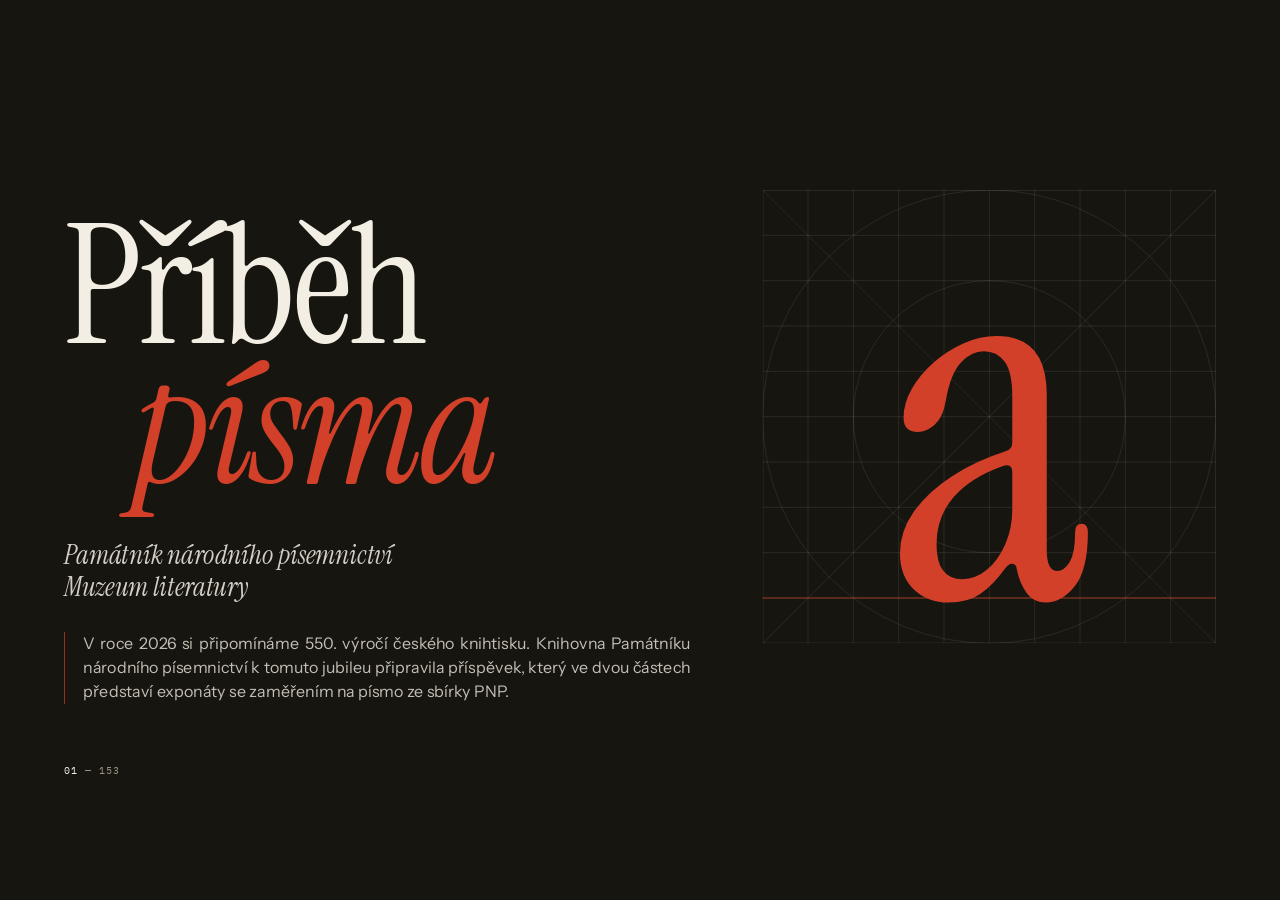
==== index.html @ acbac1a2 "Sync with the latest Canva changes - slide 100: shelf mark added to the 1815 edition caption - slide" ====
<!doctype html>
<html lang="cs">
<head>
<meta charset="UTF-8">
<meta name="viewport" content="width=device-width, initial-scale=1, viewport-fit=cover">
<title>Příběh písma — 550. výročí českého knihtisku</title>
<meta name="description" content="Interaktivní prezentace Knihovny Památníku národního písemnictví o vývoji českého typografického písma.">
<meta name="theme-color" content="#17150f">
<link rel="preload" href="assets/fonts/InstrumentSerif-Regular.woff2" as="font" type="font/woff2" crossorigin>
<link rel="preload" href="assets/fonts/InstrumentSans-Regular.woff2" as="font" type="font/woff2" crossorigin>
<link rel="stylesheet" href="assets/style.css?v=20261103-2">
</head>
<body>

<div id="app" class="app" role="application" aria-roledescription="prezentace" aria-label="Příběh písma">
  <div id="viewport" class="viewport">
    <div id="stage" class="stage"></div>
  </div>

  <div class="ui" id="ui">
    <div class="ui-progress" aria-hidden="true"><span id="progressFill"></span></div>
    <div class="ui-bar">
      <div class="ui-count" aria-live="polite"><span id="countCurrent">01</span><span class="ui-count-sep">/</span><span id="countTotal">153</span></div>
      <div class="ui-actions">
        <button id="prevBtn" class="ui-btn" type="button" aria-label="Předchozí slajd" title="Předchozí (←)">
          <svg viewBox="0 0 24 24" aria-hidden="true"><path d="M15 5l-7 7 7 7"/></svg>
        </button>
        <button id="nextBtn" class="ui-btn ui-btn-primary" type="button" aria-label="Další slajd" title="Další (→)">
          <svg viewBox="0 0 24 24" aria-hidden="true"><path d="M9 5l7 7-7 7"/></svg>
        </button>
        <span class="ui-divider" aria-hidden="true"></span>
        <button id="gridBtn" class="ui-btn" type="button" aria-label="Přehled slajdů" title="Přehled (G)">
          <svg viewBox="0 0 24 24" aria-hidden="true"><rect x="4" y="4" width="6.5" height="6.5" rx="1"/><rect x="13.5" y="4" width="6.5" height="6.5" rx="1"/><rect x="4" y="13.5" width="6.5" height="6.5" rx="1"/><rect x="13.5" y="13.5" width="6.5" height="6.5" rx="1"/></svg>
        </button>
        <button id="fullscreenBtn" class="ui-btn" type="button" aria-label="Celá obrazovka" title="Celá obrazovka (F)">
          <svg class="ico-enter" viewBox="0 0 24 24" aria-hidden="true"><path d="M4 9V4h5M20 9V4h-5M4 15v5h5M20 15v5h-5"/></svg>
          <svg class="ico-exit" viewBox="0 0 24 24" aria-hidden="true"><path d="M9 4v5H4M15 4v5h5M9 20v-5H4M15 20v-5h5"/></svg>
        </button>
      </div>
    </div>
  </div>

  <div class="ui-top">
    <div class="ui-actions">
      <a id="exitLink" class="ui-btn" href="https://www.bookreport.cz/knihoveda/" aria-label="Zavřít prezentaci" title="Zavřít prezentaci">
        <svg viewBox="0 0 24 24" aria-hidden="true"><path d="M6 6l12 12M18 6L6 18"/></svg>
      </a>
    </div>
  </div>

  <div id="overview" class="overview" hidden>
    <div class="overview-head">
      <span class="overview-title">Příběh písma</span>
      <button id="overviewClose" class="ui-btn" type="button" aria-label="Zavřít přehled" title="Zavřít (Esc)">
        <svg viewBox="0 0 24 24" aria-hidden="true"><path d="M6 6l12 12M18 6L6 18"/></svg>
      </button>
    </div>
    <div id="overviewGrid" class="overview-grid"></div>
  </div>

  <div id="lightbox" class="lightbox" hidden>
    <figure class="lightbox-figure">
      <img id="lightboxImg" alt="">
      <figcaption id="lightboxCap" class="cap"></figcaption>
    </figure>
    <button id="lightboxClose" class="ui-btn lightbox-close" type="button" aria-label="Zavřít náhled" title="Zavřít (Esc)">
      <svg viewBox="0 0 24 24" aria-hidden="true"><path d="M6 6l12 12M18 6L6 18"/></svg>
    </button>
  </div>
</div>

<script src="assets/data.js?v=20261103-2"></script>
<script src="assets/app.js?v=20261103-2"></script>
</body>
</html>
---- assets/style.css ----
/* Příběh písma — vizuální systém „Rubrika“
   Papír, inkoust a jediná rumělková červená. Scéna má pevný rozměr
   1920 × 1080 a škáluje se do okna/iframu (viz app.js → fitStage). */

@font-face { font-family: "Instrument Serif"; src: url("fonts/InstrumentSerif-Regular.woff2") format("woff2"); font-weight: 400; font-style: normal; font-display: swap; }
@font-face { font-family: "Instrument Serif"; src: url("fonts/InstrumentSerif-Italic.woff2") format("woff2"); font-weight: 400; font-style: italic; font-display: swap; }
@font-face { font-family: "Instrument Sans"; src: url("fonts/InstrumentSans-Regular.woff2") format("woff2"); font-weight: 400; font-style: normal; font-display: swap; }
@font-face { font-family: "Instrument Sans"; src: url("fonts/InstrumentSans-Italic.woff2") format("woff2"); font-weight: 400; font-style: italic; font-display: swap; }
@font-face { font-family: "Instrument Sans"; src: url("fonts/InstrumentSans-Bold.woff2") format("woff2"); font-weight: 600 700; font-style: normal; font-display: swap; }
@font-face { font-family: "IBM Plex Mono"; src: url("fonts/IBMPlexMono-Regular.woff2") format("woff2"); font-weight: 400; font-style: normal; font-display: swap; }

:root {
  /* paleta */
  --paper:      #F3EEE4;
  --paper-deep: #E8E1D3;
  --ink:        #17150F;
  --ink-soft:   #3B372E;
  --graphite:   #857D6E;
  --rule:       #D6CEBF;
  --red:        #D2402A;
  --red-deep:   #B5321F;
  --night:      #17150F;
  --night-2:    #221F18;
  --on-night:   #F3EEE4;
  --on-night-mute: #9C9383;

  /* písma */
  --serif: "Instrument Serif", "Iowan Old Style", "Palatino Linotype", Georgia, serif;
  --sans:  "Instrument Sans", "Helvetica Neue", Arial, system-ui, sans-serif;
  --mono:  "IBM Plex Mono", ui-monospace, "SF Mono", Menlo, monospace;

  --ease: cubic-bezier(.22, .61, .21, 1);
  --ease-out: cubic-bezier(.16, 1, .3, 1);
}

*, *::before, *::after { box-sizing: border-box; }
html, body { margin: 0; height: 100%; }
body {
  background: var(--night);
  color: var(--ink);
  font-family: var(--sans);
  -webkit-font-smoothing: antialiased;
  -moz-osx-font-smoothing: grayscale;
  text-rendering: optimizeLegibility;
  overflow: hidden;
}
button { font: inherit; color: inherit; }
[hidden] { display: none !important; }

/* ---------- App shell ---------- */

.app {
  position: fixed; inset: 0;
  background: var(--letterbox, var(--night));
  transition: background-color .6s var(--ease);
  outline: none;
}
.viewport { position: absolute; inset: 0; overflow: hidden; }
.stage {
  position: absolute; left: 0; top: 0;
  width: 1920px; height: 1080px;
  transform-origin: 0 0; /* translate + scale set by app.js → fitStage */
}

/* ---------- Slide base ---------- */

.slide {
  position: absolute; inset: 0;
  overflow: hidden;
  background: var(--paper);
  color: var(--ink);
  opacity: 0; visibility: hidden;
  transition: opacity .7s var(--ease), visibility 0s linear .7s;
}
.slide.is-active {
  opacity: 1; visibility: visible;
  transition: opacity .7s var(--ease), visibility 0s;
  z-index: 2;
}
.slide.theme-night { background: var(--night); color: var(--on-night); }
.slide.theme-red   { background: var(--red);   color: var(--paper); }

/* entrance choreography — everything tagged .rv rises in */
.slide .rv {
  opacity: 0;
  transform: translate3d(0, 28px, 0);
  transition: opacity .9s var(--ease-out), transform 1.1s var(--ease-out);
  transition-delay: calc(var(--d, 0) * 90ms + 120ms);
}
.slide.is-back .rv { transform: translate3d(0, -28px, 0); }
.slide.is-active .rv { opacity: 1; transform: none; }
.slide .rv-img {
  opacity: 0;
  transform: scale(1.035);
  transition: opacity 1s var(--ease-out), transform 1.6s var(--ease-out);
  transition-delay: calc(var(--d, 0) * 110ms + 200ms);
}
.slide.is-active .rv-img { opacity: 1; transform: none; }

@media (prefers-reduced-motion: reduce) {
  .slide, .slide .rv, .slide .rv-img { transition-duration: .01ms !important; transition-delay: 0s !important; transform: none !important; }
}

/* running head + folio */
.runhead {
  position: absolute; top: 52px; left: 96px; right: 96px;
  display: flex; justify-content: space-between; align-items: baseline;
  font-family: var(--mono); font-size: 15px; letter-spacing: .14em; text-transform: uppercase;
  color: var(--graphite);
}
.runhead .dot { display: inline-block; width: 7px; height: 7px; border-radius: 50%; background: var(--red); margin-right: 14px; transform: translateY(-2px); }
.folio {
  position: absolute; left: 96px; bottom: 50px;
  font-family: var(--mono); font-size: 15px; letter-spacing: .1em;
  color: var(--graphite);
}
.folio b { font-weight: 400; color: var(--ink); }
.theme-night .runhead, .theme-night .folio { color: var(--on-night-mute); }
.theme-night .folio b { color: var(--on-night); }
.theme-red .runhead, .theme-red .folio, .theme-red .folio b { color: rgba(243, 238, 228, .78); }
.theme-red .runhead .dot { background: var(--paper); }

/* ---------- Typography ---------- */

.eyebrow {
  display: flex; align-items: center; gap: 14px;
  font-family: var(--mono); font-size: 16px; letter-spacing: .14em; text-transform: uppercase;
  color: var(--red);
  margin: 0 0 28px;
}
.eyebrow::before { content: ""; width: 36px; height: 1px; background: currentColor; }

.title {
  font-family: var(--serif); font-weight: 400;
  font-size: var(--title-size, 88px);
  line-height: .98; letter-spacing: -.012em;
  margin: 0;
  text-wrap: balance;
}
.title .dates {
  display: block;
  font-family: var(--mono); font-size: 18px; letter-spacing: .14em;
  color: var(--red);
  margin-top: 22px;
}
.title .hang { font-style: italic; }

.body {
  font-size: var(--body-size, 26px);
  line-height: 1.5;
  color: var(--ink-soft);
  hyphens: none; -webkit-hyphens: none;
  text-wrap: pretty;
}
.body p { margin: 0 0 .9em; text-align: justify; }
.body p:last-child { margin-bottom: 0; }
.theme-night .body { color: rgba(243, 238, 228, .82); }

.dropcap::first-letter {
  float: left;
  font-family: var(--serif); font-weight: 400;
  color: var(--red);
  font-size: 3.9em; line-height: .78;
  margin: .08em .08em 0 -.03em;
}
.lead {
  font-family: var(--serif); font-style: italic;
  font-size: 1.75em; line-height: 1.16;
  color: var(--ink);
  margin-bottom: .75em !important;
  text-wrap: balance;
}

/* ---------- Captions ---------- */

.cap {
  font-family: var(--sans);
  font-size: 17px; line-height: 1.42;
  color: var(--graphite);
  hyphens: none; -webkit-hyphens: none;
}
.cap span { display: block; }
.cap .cap-title { color: var(--ink); font-weight: 600; }
.cap .cap-id { font-family: var(--mono); font-size: 14px; letter-spacing: .06em; color: var(--red); margin-top: 6px; }
.cap .cap-gap { height: .7em; }
.theme-night .cap { color: var(--on-night-mute); }
.theme-night .cap .cap-title { color: var(--on-night); }

/* ---------- Figures (absolutely positioned by app.js) ---------- */

.media { position: absolute; }
.fig { position: absolute; margin: 0; }
.fig-img {
  display: block; width: 100%; height: 100%;
  padding: 0; border: 0; background: var(--paper-deep);
  cursor: zoom-in;
  box-shadow: 0 1px 1px rgba(23, 21, 15, .06), 0 22px 44px -22px rgba(52, 40, 18, .42);
  transition: box-shadow .4s var(--ease), transform .4s var(--ease);
}
.fig-img:hover { box-shadow: 0 1px 1px rgba(23, 21, 15, .06), 0 32px 60px -24px rgba(52, 40, 18, .55); }
.fig-img:focus-visible { outline: 2px solid var(--red); outline-offset: 6px; }
.fig-img img { display: block; width: 100%; height: 100%; object-fit: cover; }
.fig .cap { position: absolute; left: 0; right: 0; }
.fig-num {
  position: absolute; top: -30px; left: 0;
  font-family: var(--mono); font-size: 13px; letter-spacing: .1em; color: var(--graphite);
}
.group-cap {
  position: absolute;
  column-gap: 56px;
  border-top: 1px solid var(--rule);
  padding-top: 20px;
}
.group-cap .cap-title { break-after: avoid; }

/* ---------- Layout: text / figure ---------- */

.col-text { position: absolute; top: 150px; }
.col-text.center-v { display: flex; flex-direction: column; justify-content: center; }

.rule-v {
  position: absolute; top: 150px; bottom: 120px; width: 1px; background: var(--rule);
}

/* ---------- Cover ---------- */

.cover-art { position: absolute; top: 0; right: 0; bottom: 0; width: 900px; overflow: hidden; background: var(--night-2); }
.cover-art img { width: 100%; height: 100%; object-fit: cover; object-position: 38% 50%; display: block; filter: saturate(.92) contrast(1.02); }
.cover-art::after { content: ""; position: absolute; inset: 0; background: linear-gradient(90deg, var(--night) 0%, rgba(23,21,15,0) 22%), linear-gradient(0deg, rgba(23,21,15,.82) 0%, rgba(23,21,15,0) 30%); }
.cover-art .cap { position: absolute; right: 64px; bottom: 50px; text-align: right; z-index: 1; }
.cover-text { position: absolute; left: 96px; top: 150px; bottom: 120px; width: 940px; display: flex; flex-direction: column; justify-content: center; }
.cover-title { font-family: var(--serif); font-weight: 400; font-size: 250px; line-height: .84; letter-spacing: -.02em; margin: 0; }
.cover-title em { display: block; font-style: italic; color: var(--red); padding-left: .42em; }
.cover-quote {
  margin: 64px 0 0; padding-left: 28px; border-left: 1px solid var(--red);
  font-family: var(--serif); font-style: italic; font-size: 34px; line-height: 1.28;
  color: rgba(243, 238, 228, .86);
}
.cover-quote span { display: block; }
.cover-text.is-wide { width: 1000px; }
.cover-text.is-wide .eyebrow { line-height: 1.7; }
.cover-org { margin-top: 64px; font-family: var(--serif); font-style: italic; font-size: 40px; line-height: 1.2; color: rgba(243, 238, 228, .86); }
.cover-org span { display: block; }
.cover-intro { margin: 44px 0 0; text-align: justify; max-width: 940px; padding-left: 28px; border-left: 1px solid var(--red); font-size: 24px; line-height: 1.5; color: rgba(243, 238, 228, .78); text-wrap: pretty; }
.quote-text .cover-quote { margin-top: 52px; font-size: 46px; }

/* ---------- Agenda ---------- */

.agenda-item { display: grid; grid-template-columns: 190px 1fr; column-gap: 40px; align-items: start; padding: 48px 0; border-top: 1px solid var(--rule); }
.agenda-item:first-child { border-top: 0; padding-top: 0; }
.agenda-item:last-child { padding-bottom: 0; }
.agenda-num { font-family: var(--serif); font-size: 160px; line-height: .8; letter-spacing: -.02em; color: var(--red); }
.agenda-label { font-family: var(--mono); font-size: 16px; letter-spacing: .14em; text-transform: uppercase; color: var(--graphite); margin-bottom: 18px; }
.agenda-item p { margin: 0; font-family: var(--serif); font-size: 46px; line-height: 1.15; color: var(--ink); text-wrap: pretty; }
.cover-quote cite { display: block; margin-top: 22px; font-family: var(--mono); font-style: normal; font-size: 15px; letter-spacing: .14em; text-transform: uppercase; color: var(--on-night-mute); }

/* ---------- Section divider ---------- */

.section-num {
  position: absolute; right: 150px; top: 50%; margin-top: -392px; height: 784px;
  font-family: var(--serif); font-size: 980px; line-height: .8;
  color: rgba(243, 238, 228, .16);
  pointer-events: none;
}
.section-text { position: absolute; left: 96px; top: 150px; bottom: 120px; width: 1200px; display: flex; flex-direction: column; justify-content: center; }
.section-text .eyebrow { color: var(--paper); }
.section-title { font-family: var(--serif); font-weight: 400; font-size: 200px; line-height: .9; letter-spacing: -.02em; margin: 0; }
.section-sub { font-family: var(--serif); font-style: italic; font-size: 64px; line-height: 1.1; margin: 28px 0 0; color: rgba(243, 238, 228, .9); }

/* ---------- Table / chronology ---------- */

.chrono { position: absolute; left: 96px; right: 96px; top: 318px; bottom: 112px; display: flex; flex-direction: column; }
.chrono-head, .chrono-row {
  display: grid;
  grid-template-columns: 150px 270px 1fr 330px 470px;
  column-gap: 32px; align-items: baseline;
}
.chrono-head {
  font-family: var(--mono); font-size: 13.5px; letter-spacing: .12em; text-transform: uppercase; color: var(--graphite);
  padding-bottom: 14px; border-bottom: 1px solid var(--ink);
}
.chrono-body { flex: 1; display: flex; flex-direction: column; }
.chrono-row { flex: 1; border-bottom: 1px solid var(--rule); align-items: center; }
.chrono-year { font-family: var(--serif); font-size: 50px; line-height: 1; letter-spacing: -.01em; display: flex; align-items: center; gap: 16px; }
.chrono-year i { width: 11px; height: 11px; border-radius: 50%; background: var(--red); flex: none; }
.chrono-row.is-unrealised .chrono-year { color: var(--graphite); }
.chrono-row.is-unrealised .chrono-year i { background: transparent; border: 1.5px solid var(--graphite); }
.chrono-author { font-size: 22px; color: var(--ink); }
.chrono-family { font-family: var(--serif); font-style: italic; font-size: 34px; line-height: 1.05; }
.chrono-foundry { font-size: 20px; color: var(--ink-soft); }
.chrono-note { font-size: 19px; line-height: 1.35; color: var(--graphite); }
.chrono-legend { position: absolute; right: 96px; top: 250px; display: flex; gap: 32px; font-family: var(--mono); font-size: 13.5px; letter-spacing: .1em; text-transform: uppercase; color: var(--graphite); }
.chrono-legend span { display: flex; align-items: center; gap: 10px; }
.chrono-legend i { width: 10px; height: 10px; border-radius: 50%; background: var(--red); }
.chrono-legend i.o { background: transparent; border: 1.5px solid var(--graphite); }

/* ---------- Closing ---------- */

.closing-text { position: absolute; left: 96px; top: 150px; bottom: 120px; width: 960px; display: flex; flex-direction: column; justify-content: center; }
.closing-thanks { font-family: var(--serif); font-style: italic; font-weight: 400; font-size: 230px; line-height: .86; letter-spacing: -.02em; margin: 0 0 72px; }
.closing-names { font-family: var(--serif); font-size: 58px; line-height: 1.12; margin: 0; }
.closing-names span { display: block; }
.closing-meta { margin-top: 44px; padding-top: 28px; border-top: 1px solid rgba(243, 238, 228, .2); font-size: 22px; line-height: 1.55; color: var(--on-night-mute); max-width: 620px; }
.closing-meta p { margin: 0; }
.closing-logo { position: absolute; right: 96px; bottom: 44px; height: 64px; filter: invert(1); opacity: .9; }
.glyph { position: absolute; right: 96px; top: 150px; width: 680px; height: 680px; }
.glyph .grid line, .glyph .grid rect, .glyph .grid circle { stroke: rgba(243, 238, 228, .14); stroke-width: 1; fill: none; }
.glyph text { font-family: var(--serif); fill: var(--red); }
.glyph .base { stroke: var(--red); stroke-width: 1; }

/* ---------- UI chrome (real pixels, outside the scaled stage) ---------- */

.ui { position: absolute; left: 0; right: 0; bottom: 0; z-index: 20; pointer-events: none; transition: opacity .45s var(--ease); }
.app.is-idle .ui { opacity: 0; }
.ui-top {
  position: absolute; top: clamp(10px, 2vw, 24px); right: clamp(10px, 2.2vw, 28px); z-index: 20;
  pointer-events: none; transition: opacity .45s var(--ease);
}
.app.is-idle .ui-top { opacity: 0; }
a.ui-btn { text-decoration: none; }
.ui-progress { position: absolute; left: 0; right: 0; bottom: 0; height: 3px; background: rgba(133, 125, 110, .18); }
.ui-progress span { display: block; height: 100%; width: 0; background: var(--red); transition: width .7s var(--ease); }
.ui-bar {
  display: flex; align-items: center; justify-content: flex-end; gap: 16px;
  padding: 0 clamp(10px, 2.2vw, 28px) clamp(12px, 2.4vw, 26px);
}
.ui-count {
  display: none; /* číslo slajdu nese pagina přímo ve scéně */
  pointer-events: auto;
  font-family: var(--mono); font-size: 13px; letter-spacing: .08em;
  padding: 9px 14px; border-radius: 999px;
  background: rgba(23, 21, 15, .72); color: var(--on-night);
  -webkit-backdrop-filter: blur(10px); backdrop-filter: blur(10px);
}
.ui-count-sep { margin: 0 6px; color: var(--on-night-mute); }
.ui-actions {
  pointer-events: auto;
  display: flex; align-items: center; gap: 4px; padding: 4px;
  border-radius: 999px;
  background: rgba(23, 21, 15, .72);
  -webkit-backdrop-filter: blur(10px); backdrop-filter: blur(10px);
  box-shadow: 0 10px 30px -12px rgba(0, 0, 0, .5);
}
.ui-divider { width: 1px; height: 20px; background: rgba(243, 238, 228, .18); margin: 0 4px; }
.ui-btn {
  width: 40px; height: 40px; border-radius: 50%;
  display: inline-grid; place-items: center;
  border: 0; background: transparent; color: var(--on-night);
  cursor: pointer;
  transition: background-color .2s var(--ease), color .2s var(--ease), opacity .2s;
}
.ui-btn svg { width: 20px; height: 20px; fill: none; stroke: currentColor; stroke-width: 1.6; stroke-linecap: round; stroke-linejoin: round; }
.ui-btn:hover { background: rgba(243, 238, 228, .12); }
.ui-btn:focus-visible { outline: 2px solid var(--red); outline-offset: 2px; }
.ui-btn:disabled { opacity: .3; cursor: default; background: transparent; }
.ui-btn-primary { background: var(--red); }
.ui-btn-primary:hover { background: var(--red-deep); }
.ui-btn-primary:disabled { background: var(--red); }
.ico-exit { display: none; }
.app.is-fullscreen .ico-enter { display: none; }
.app.is-fullscreen .ico-exit { display: block; }
@media (max-width: 960px), (max-height: 540px) {
  .ui-btn { width: 32px; height: 32px; }
  .ui-btn svg { width: 16px; height: 16px; }
  .ui-divider { height: 16px; }
}

/* ---------- Overview ---------- */

.overview {
  position: absolute; inset: 0; z-index: 30;
  background: var(--night);
  display: flex; flex-direction: column;
  animation: fadeIn .35s var(--ease);
}
.overview-head { display: flex; justify-content: space-between; align-items: center; padding: clamp(12px, 2.4vw, 28px) clamp(16px, 3vw, 40px) 0; }
.overview-title { font-family: var(--serif); font-style: italic; font-size: clamp(22px, 2.6vw, 34px); color: var(--on-night); }
.overview-grid {
  flex: 1; overflow-y: auto;
  display: grid; grid-template-columns: repeat(auto-fill, minmax(min(240px, 44vw), 1fr));
  gap: clamp(12px, 1.8vw, 24px);
  padding: clamp(16px, 2.4vw, 32px) clamp(16px, 3vw, 40px) clamp(24px, 4vw, 48px);
  align-content: start;
}
.thumb {
  position: relative; padding: 0; border: 0; background: none; cursor: pointer; text-align: left;
  color: var(--on-night-mute);
}
.thumb-frame { position: relative; aspect-ratio: 16 / 9; overflow: hidden; border-radius: 4px; outline: 1px solid rgba(243, 238, 228, .1); transition: outline-color .2s, transform .3s var(--ease); }
.thumb:hover .thumb-frame { outline-color: rgba(243, 238, 228, .5); transform: translateY(-2px); }
.thumb.is-current .thumb-frame { outline: 2px solid var(--red); }
.thumb:focus-visible .thumb-frame { outline: 2px solid var(--red); }
.thumb-inner { position: absolute; left: 0; top: 0; width: 1920px; height: 1080px; transform-origin: 0 0; pointer-events: none; }
.thumb-inner .slide { opacity: 1; visibility: visible; transition: none; }
.thumb-inner .rv, .thumb-inner .rv-img { opacity: 1; transform: none; transition: none; }
.thumb-label { display: flex; gap: 10px; margin-top: 10px; font-size: 13px; line-height: 1.3; }
.thumb-label b { font-family: var(--mono); font-weight: 400; color: var(--red); }

/* ---------- Lightbox ---------- */

.lightbox {
  position: absolute; inset: 0; z-index: 40;
  background: rgba(17, 15, 11, .94);
  display: grid; place-items: center;
  padding: clamp(16px, 4vw, 64px);
  animation: fadeIn .3s var(--ease);
  cursor: zoom-out;
}
.lightbox-figure { margin: 0; display: flex; align-items: flex-end; gap: clamp(16px, 2.5vw, 40px); max-width: 100%; max-height: 100%; }
.lightbox-figure img {
  /* skeny jsou malé — záměrně je roztáhneme na dostupnou výšku */
  height: calc(100vh - 2 * clamp(16px, 4vw, 64px)); width: auto;
  max-width: calc(100vw - 2 * clamp(16px, 4vw, 64px) - clamp(160px, 22vw, 300px));
  object-fit: contain; background: var(--paper-deep);
  box-shadow: 0 30px 80px -30px rgba(0, 0, 0, .8); animation: zoomIn .4s var(--ease-out);
}
.lightbox .cap { flex: none; width: clamp(140px, 20vw, 280px); font-size: clamp(12px, 1.3vw, 16px); color: var(--on-night-mute); }
.lightbox .cap .cap-id { font-size: .85em; }
.lightbox .cap .cap-title { color: var(--on-night); }
.lightbox-close { position: absolute; top: clamp(10px, 2vw, 24px); right: clamp(10px, 2vw, 24px); background: rgba(243, 238, 228, .08); }
@media (max-aspect-ratio: 4/3) {
  .lightbox-figure { flex-direction: column; align-items: flex-start; }
  .lightbox-figure img { height: auto; width: 100%; max-width: 100%; max-height: 72vh; }
  .lightbox .cap { width: auto; }
}

@keyframes fadeIn { from { opacity: 0; } }
@keyframes zoomIn { from { opacity: 0; transform: scale(.96); } }

.cap-side { padding-left: 22px; border-left: 1px solid var(--red); }

/* ---------- Černá varianta ----------
   Všechny slajdy kromě titulního: černé pozadí, bílé písmo.
   Tokeny se předefinují na úrovni slajdu, takže je převezmou všechna
   pravidla výše (text, popisky, linky, tabulka). */

:root { --black: #000000; }

.slide:not([data-kind="cover"]) {
  --ink:        #FFFFFF;
  --ink-soft:   rgba(255, 255, 255, .86);
  --graphite:   #A3A3A3;
  --rule:       rgba(255, 255, 255, .18);
  --paper-deep: #141414;
  --red:        #E4513A;   /* o stupeň světlejší kvůli kontrastu na černé */
  --on-night:   #FFFFFF;
  --on-night-mute: #A3A3A3;
  background: var(--black);
  color: var(--ink);
}
.slide:not([data-kind="cover"]) .body { color: var(--ink-soft); }
.slide:not([data-kind="cover"]) .fig-img,
.slide:not([data-kind="cover"]) .fig-img:hover { box-shadow: 0 0 0 1px rgba(255, 255, 255, .08); }
.slide:not([data-kind="cover"]) .closing-meta { border-top-color: var(--rule); }

/* předěl kapitoly: místo červené plochy černá, červená zůstává jako akcent */
.slide.theme-red { background: var(--black); color: var(--ink); }
.theme-red .runhead, .theme-red .folio { color: var(--graphite); }
.theme-red .folio b { color: var(--ink); }
.theme-red .runhead .dot { background: var(--red); }
.theme-red .section-text .eyebrow { color: var(--red); }
.theme-red .section-num { color: var(--red); opacity: .9; }
.theme-red .section-sub { color: var(--graphite); }
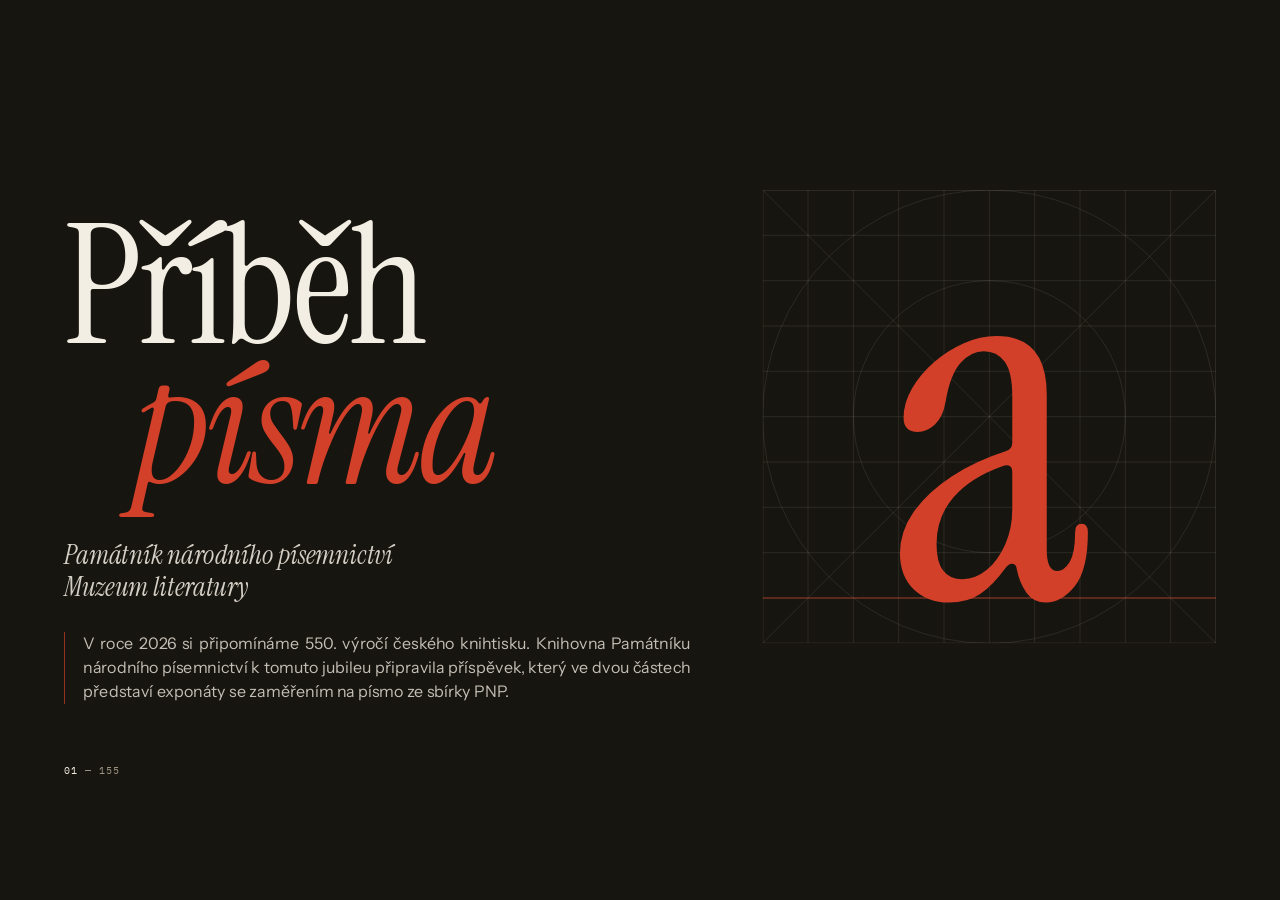
==== commit 58c657f2: "Full version: split slide 99, regroup broadside ballads 121-126 - 99: Kancionál 1659 image alone; ne" ====
--- a/index.html
+++ b/index.html
@@ -8,7 +8,7 @@
 <meta name="theme-color" content="#17150f">
 <link rel="preload" href="assets/fonts/InstrumentSerif-Regular.woff2" as="font" type="font/woff2" crossorigin>
 <link rel="preload" href="assets/fonts/InstrumentSans-Regular.woff2" as="font" type="font/woff2" crossorigin>
-<link rel="stylesheet" href="assets/style.css?v=20261103-2">
+<link rel="stylesheet" href="assets/style.css?v=20261108-1">
 </head>
 <body>
 
@@ -20,7 +20,7 @@
   <div class="ui" id="ui">
     <div class="ui-progress" aria-hidden="true"><span id="progressFill"></span></div>
     <div class="ui-bar">
-      <div class="ui-count" aria-live="polite"><span id="countCurrent">01</span><span class="ui-count-sep">/</span><span id="countTotal">153</span></div>
+      <div class="ui-count" aria-live="polite"><span id="countCurrent">01</span><span class="ui-count-sep">/</span><span id="countTotal">155</span></div>
       <div class="ui-actions">
         <button id="prevBtn" class="ui-btn" type="button" aria-label="Předchozí slajd" title="Předchozí (←)">
           <svg viewBox="0 0 24 24" aria-hidden="true"><path d="M15 5l-7 7 7 7"/></svg>
@@ -69,7 +69,7 @@
   </div>
 </div>
 
-<script src="assets/data.js?v=20261103-2"></script>
-<script src="assets/app.js?v=20261103-2"></script>
+<script src="assets/data.js?v=20261108-1"></script>
+<script src="assets/app.js?v=20261108-1"></script>
 </body>
 </html>
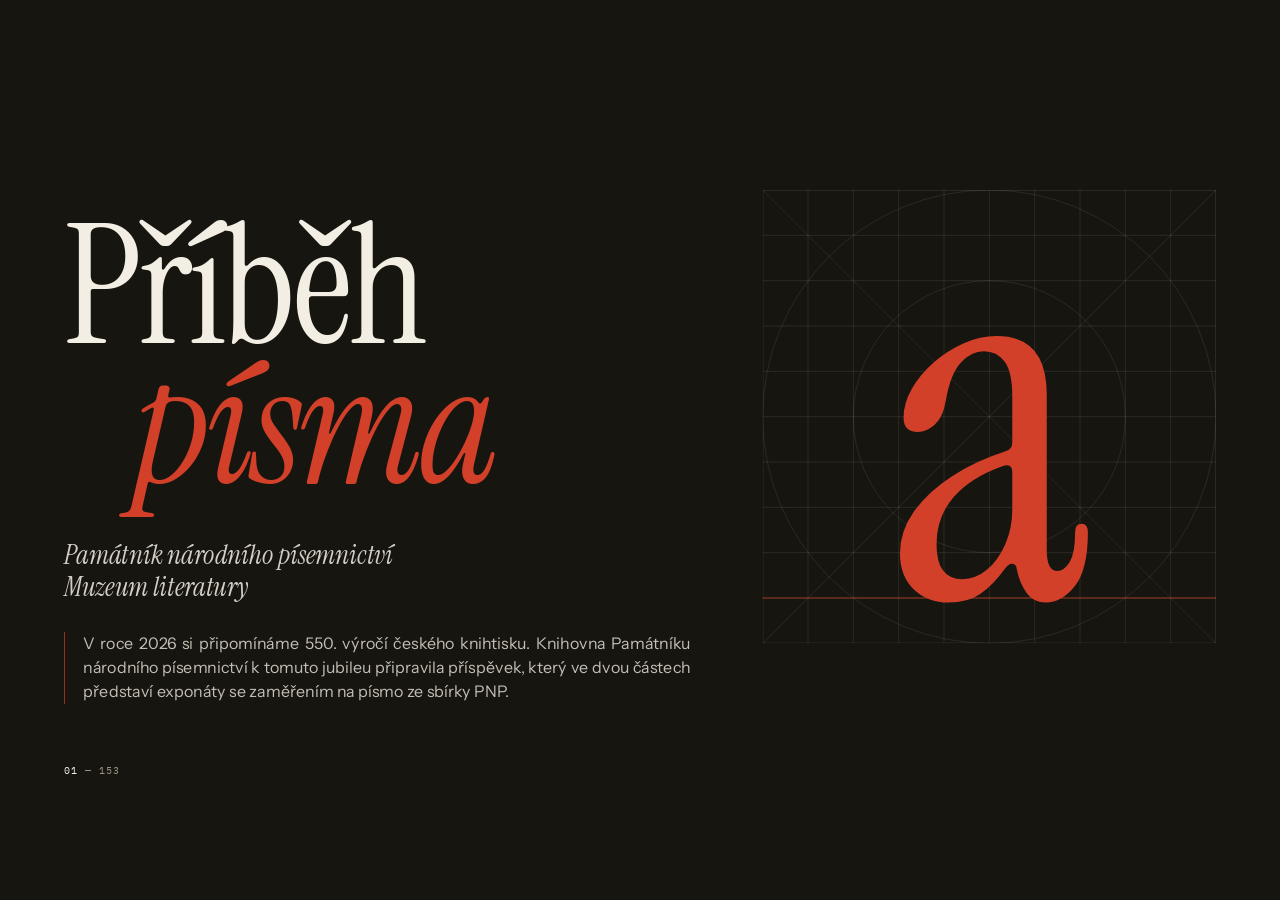
==== commit 2238b224: "Full version: Komm + Diedt and Polná + Klímová each on one slide Both Hais songs (1870 fraktur, 1874" ====
--- a/index.html
+++ b/index.html
@@ -8,7 +8,7 @@
 <meta name="theme-color" content="#17150f">
 <link rel="preload" href="assets/fonts/InstrumentSerif-Regular.woff2" as="font" type="font/woff2" crossorigin>
 <link rel="preload" href="assets/fonts/InstrumentSans-Regular.woff2" as="font" type="font/woff2" crossorigin>
-<link rel="stylesheet" href="assets/style.css?v=20261108-1">
+<link rel="stylesheet" href="assets/style.css?v=20261108-2">
 </head>
 <body>
 
@@ -20,7 +20,7 @@
   <div class="ui" id="ui">
     <div class="ui-progress" aria-hidden="true"><span id="progressFill"></span></div>
     <div class="ui-bar">
-      <div class="ui-count" aria-live="polite"><span id="countCurrent">01</span><span class="ui-count-sep">/</span><span id="countTotal">155</span></div>
+      <div class="ui-count" aria-live="polite"><span id="countCurrent">01</span><span class="ui-count-sep">/</span><span id="countTotal">153</span></div>
       <div class="ui-actions">
         <button id="prevBtn" class="ui-btn" type="button" aria-label="Předchozí slajd" title="Předchozí (←)">
           <svg viewBox="0 0 24 24" aria-hidden="true"><path d="M15 5l-7 7 7 7"/></svg>
@@ -69,7 +69,7 @@
   </div>
 </div>
 
-<script src="assets/data.js?v=20261108-1"></script>
-<script src="assets/app.js?v=20261108-1"></script>
+<script src="assets/data.js?v=20261108-2"></script>
+<script src="assets/app.js?v=20261108-2"></script>
 </body>
 </html>
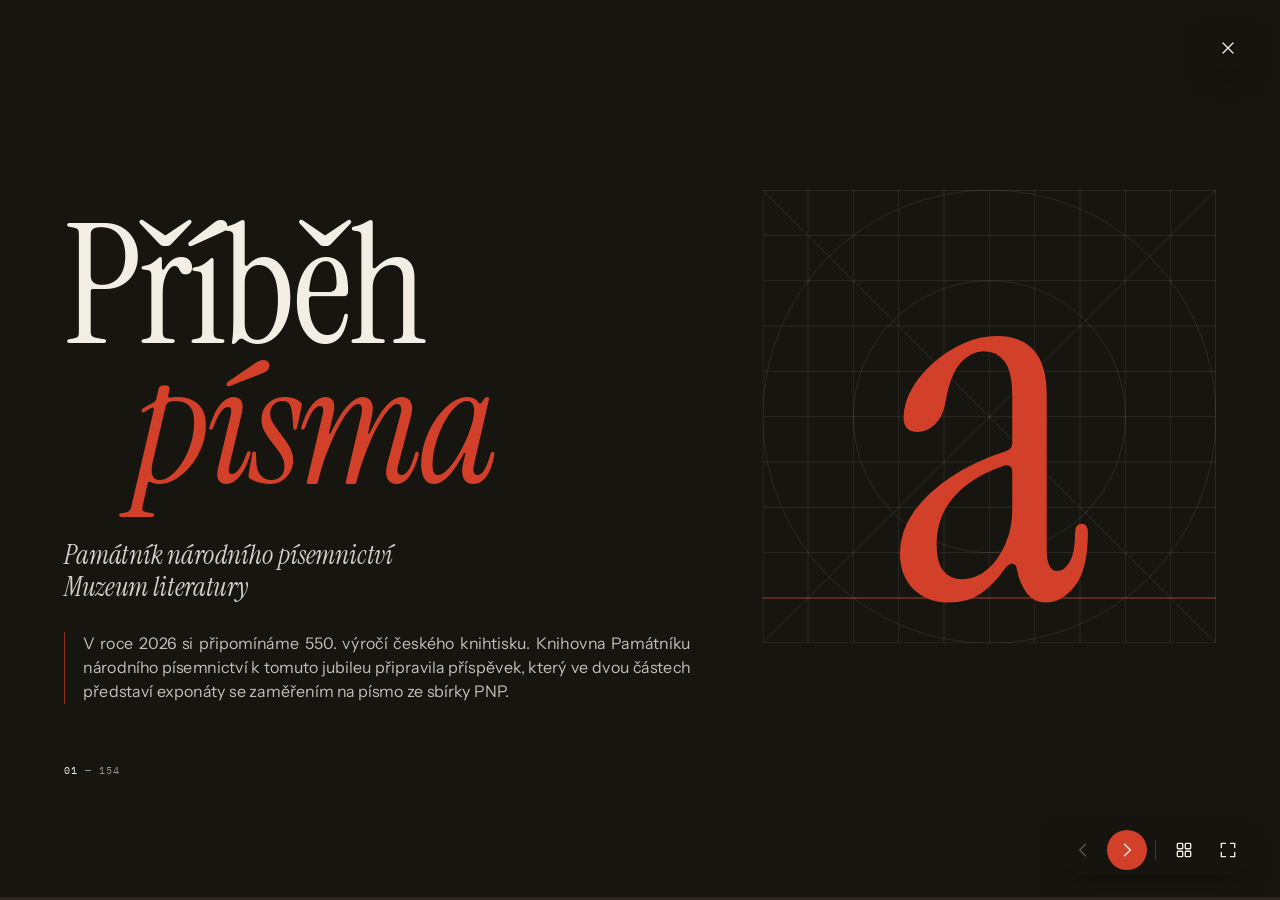
==== commit c4f6d00d: "Full version: Polná and Hrůzová-Klímová back on separate slides Only Komm + Diedt share a slide (123" ====
--- a/index.html
+++ b/index.html
@@ -8,7 +8,7 @@
 <meta name="theme-color" content="#17150f">
 <link rel="preload" href="assets/fonts/InstrumentSerif-Regular.woff2" as="font" type="font/woff2" crossorigin>
 <link rel="preload" href="assets/fonts/InstrumentSans-Regular.woff2" as="font" type="font/woff2" crossorigin>
-<link rel="stylesheet" href="assets/style.css?v=20261108-2">
+<link rel="stylesheet" href="assets/style.css?v=20261108-3">
 </head>
 <body>
 
@@ -20,7 +20,7 @@
   <div class="ui" id="ui">
     <div class="ui-progress" aria-hidden="true"><span id="progressFill"></span></div>
     <div class="ui-bar">
-      <div class="ui-count" aria-live="polite"><span id="countCurrent">01</span><span class="ui-count-sep">/</span><span id="countTotal">153</span></div>
+      <div class="ui-count" aria-live="polite"><span id="countCurrent">01</span><span class="ui-count-sep">/</span><span id="countTotal">154</span></div>
       <div class="ui-actions">
         <button id="prevBtn" class="ui-btn" type="button" aria-label="Předchozí slajd" title="Předchozí (←)">
           <svg viewBox="0 0 24 24" aria-hidden="true"><path d="M15 5l-7 7 7 7"/></svg>
@@ -69,7 +69,7 @@
   </div>
 </div>
 
-<script src="assets/data.js?v=20261108-2"></script>
-<script src="assets/app.js?v=20261108-2"></script>
+<script src="assets/data.js?v=20261108-3"></script>
+<script src="assets/app.js?v=20261108-3"></script>
 </body>
 </html>
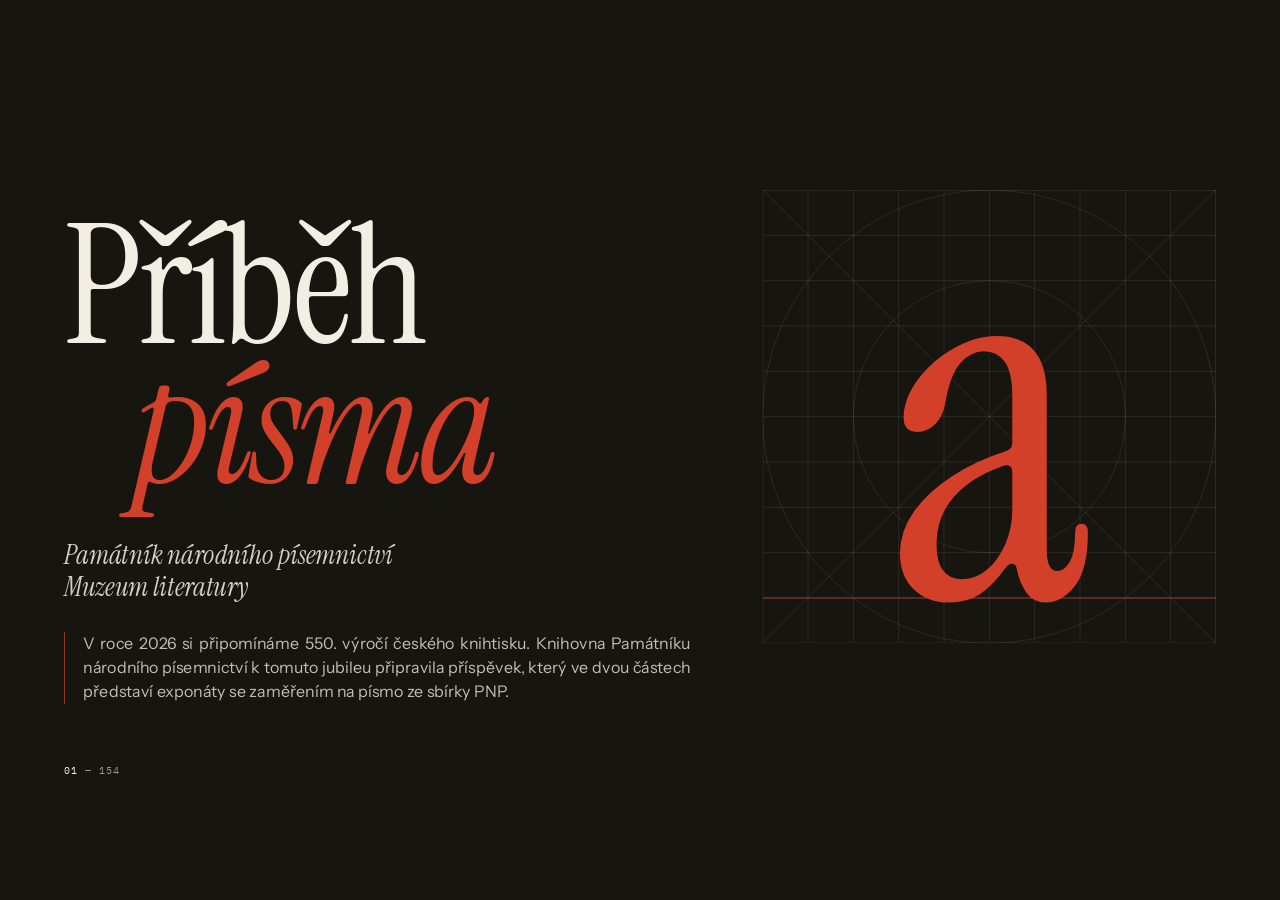
==== commit 959900fd: "Full version: slide 123 title from the source (Komm, 1870) Replace the made-up heading with the Komm" ====
--- a/index.html
+++ b/index.html
@@ -8,7 +8,7 @@
 <meta name="theme-color" content="#17150f">
 <link rel="preload" href="assets/fonts/InstrumentSerif-Regular.woff2" as="font" type="font/woff2" crossorigin>
 <link rel="preload" href="assets/fonts/InstrumentSans-Regular.woff2" as="font" type="font/woff2" crossorigin>
-<link rel="stylesheet" href="assets/style.css?v=20261108-3">
+<link rel="stylesheet" href="assets/style.css?v=20261108-4">
 </head>
 <body>
 
@@ -69,7 +69,7 @@
   </div>
 </div>
 
-<script src="assets/data.js?v=20261108-3"></script>
-<script src="assets/app.js?v=20261108-3"></script>
+<script src="assets/data.js?v=20261108-4"></script>
+<script src="assets/app.js?v=20261108-4"></script>
 </body>
 </html>
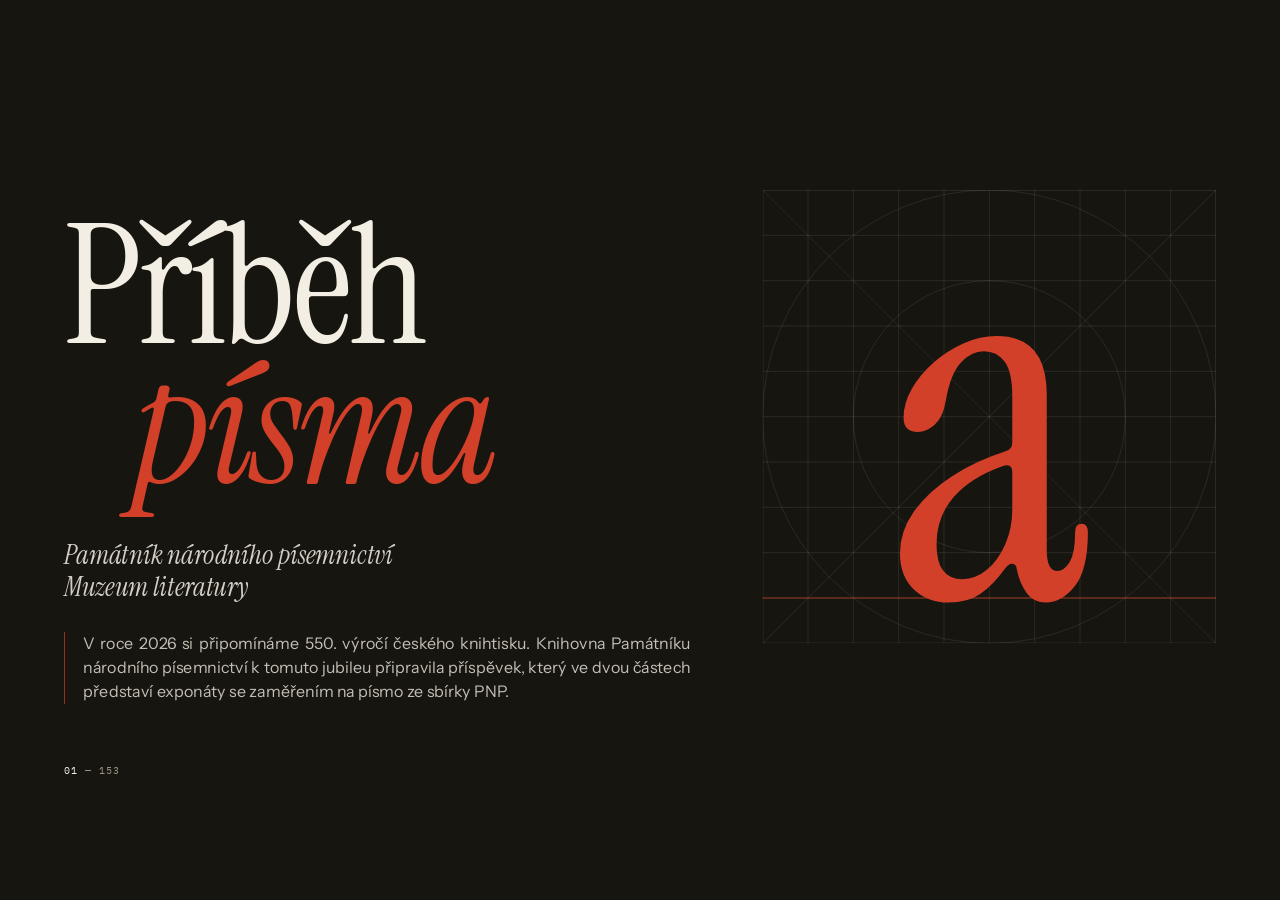
==== commit 944c4ca2: "Full version: drop the "Závěr" slide, fix Škarnicl (sync with Canva) - Slide 153 "Závěr" removed as " ====
--- a/index.html
+++ b/index.html
@@ -8,7 +8,7 @@
 <meta name="theme-color" content="#17150f">
 <link rel="preload" href="assets/fonts/InstrumentSerif-Regular.woff2" as="font" type="font/woff2" crossorigin>
 <link rel="preload" href="assets/fonts/InstrumentSans-Regular.woff2" as="font" type="font/woff2" crossorigin>
-<link rel="stylesheet" href="assets/style.css?v=20261108-4">
+<link rel="stylesheet" href="assets/style.css?v=20261110-1">
 </head>
 <body>
 
@@ -20,7 +20,7 @@
   <div class="ui" id="ui">
     <div class="ui-progress" aria-hidden="true"><span id="progressFill"></span></div>
     <div class="ui-bar">
-      <div class="ui-count" aria-live="polite"><span id="countCurrent">01</span><span class="ui-count-sep">/</span><span id="countTotal">154</span></div>
+      <div class="ui-count" aria-live="polite"><span id="countCurrent">01</span><span class="ui-count-sep">/</span><span id="countTotal">153</span></div>
       <div class="ui-actions">
         <button id="prevBtn" class="ui-btn" type="button" aria-label="Předchozí slajd" title="Předchozí (←)">
           <svg viewBox="0 0 24 24" aria-hidden="true"><path d="M15 5l-7 7 7 7"/></svg>
@@ -69,7 +69,7 @@
   </div>
 </div>
 
-<script src="assets/data.js?v=20261108-4"></script>
-<script src="assets/app.js?v=20261108-4"></script>
+<script src="assets/data.js?v=20261110-1"></script>
+<script src="assets/app.js?v=20261110-1"></script>
 </body>
 </html>
